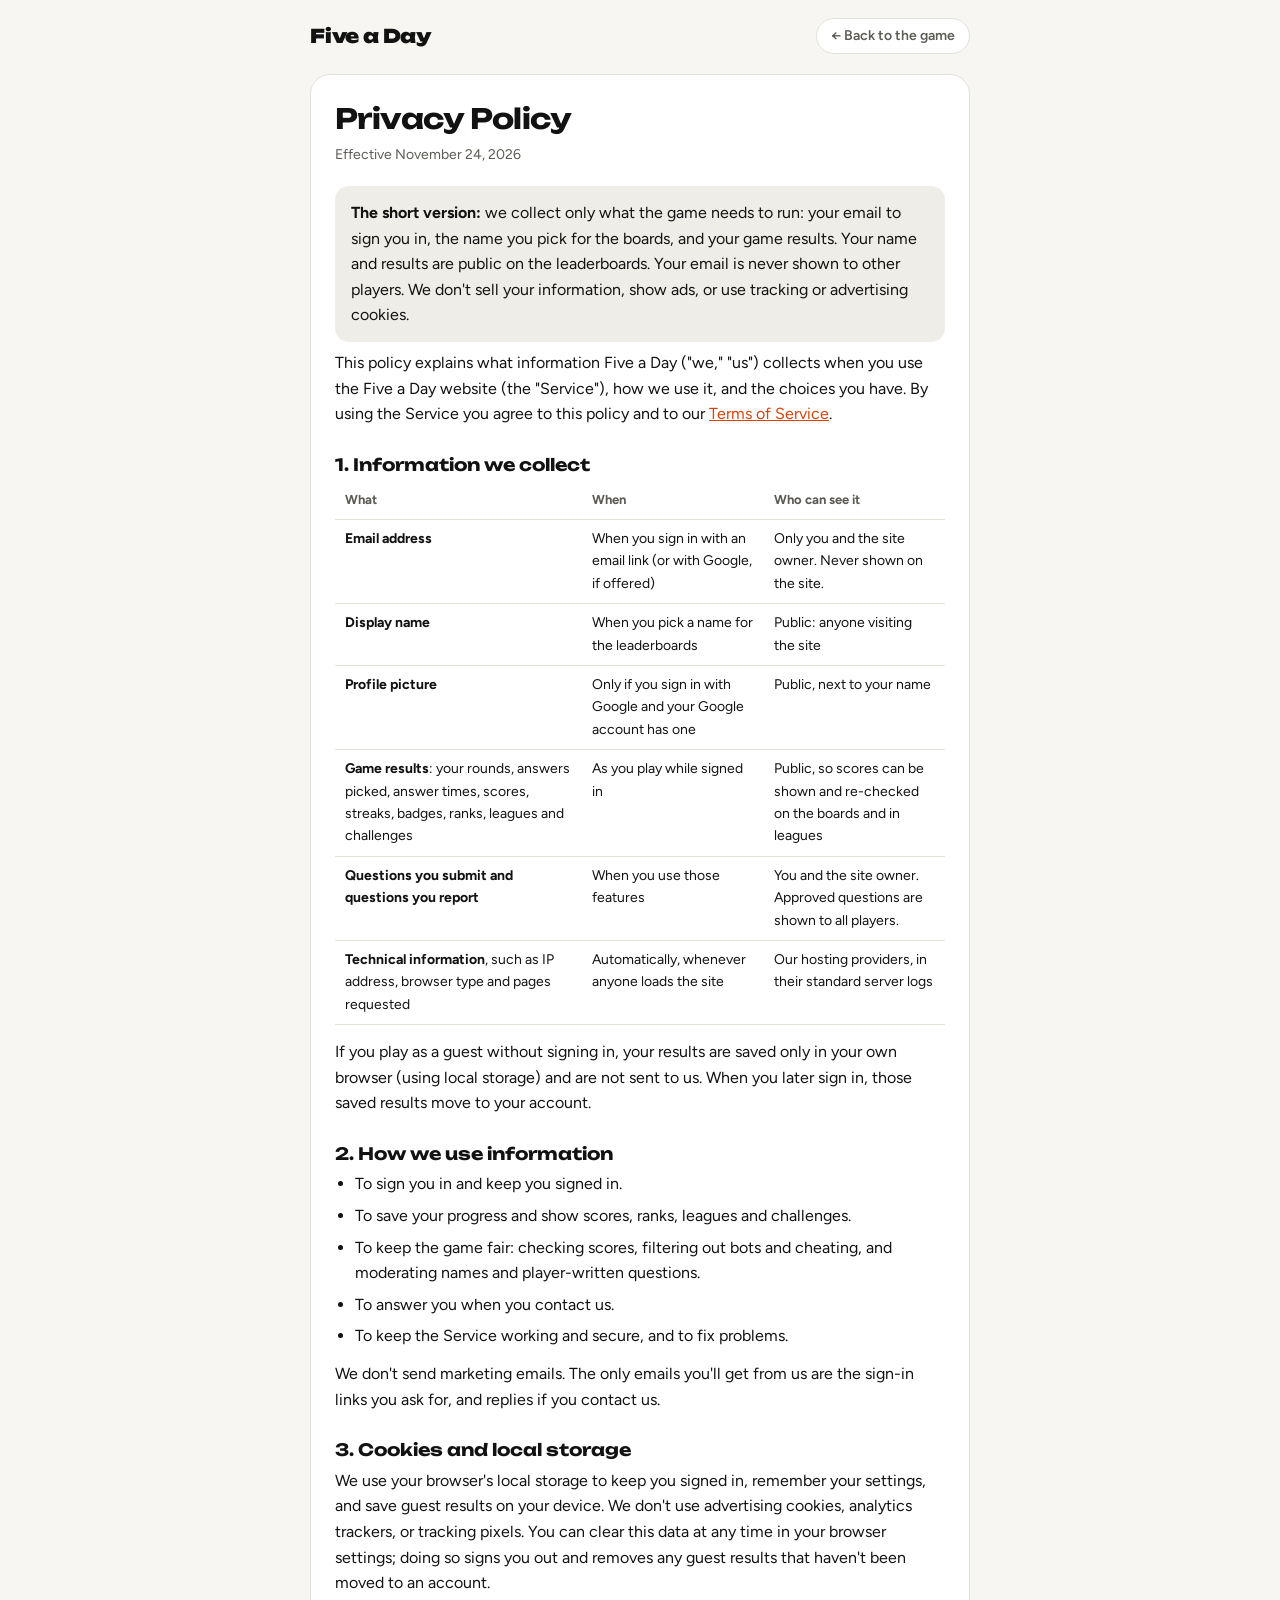
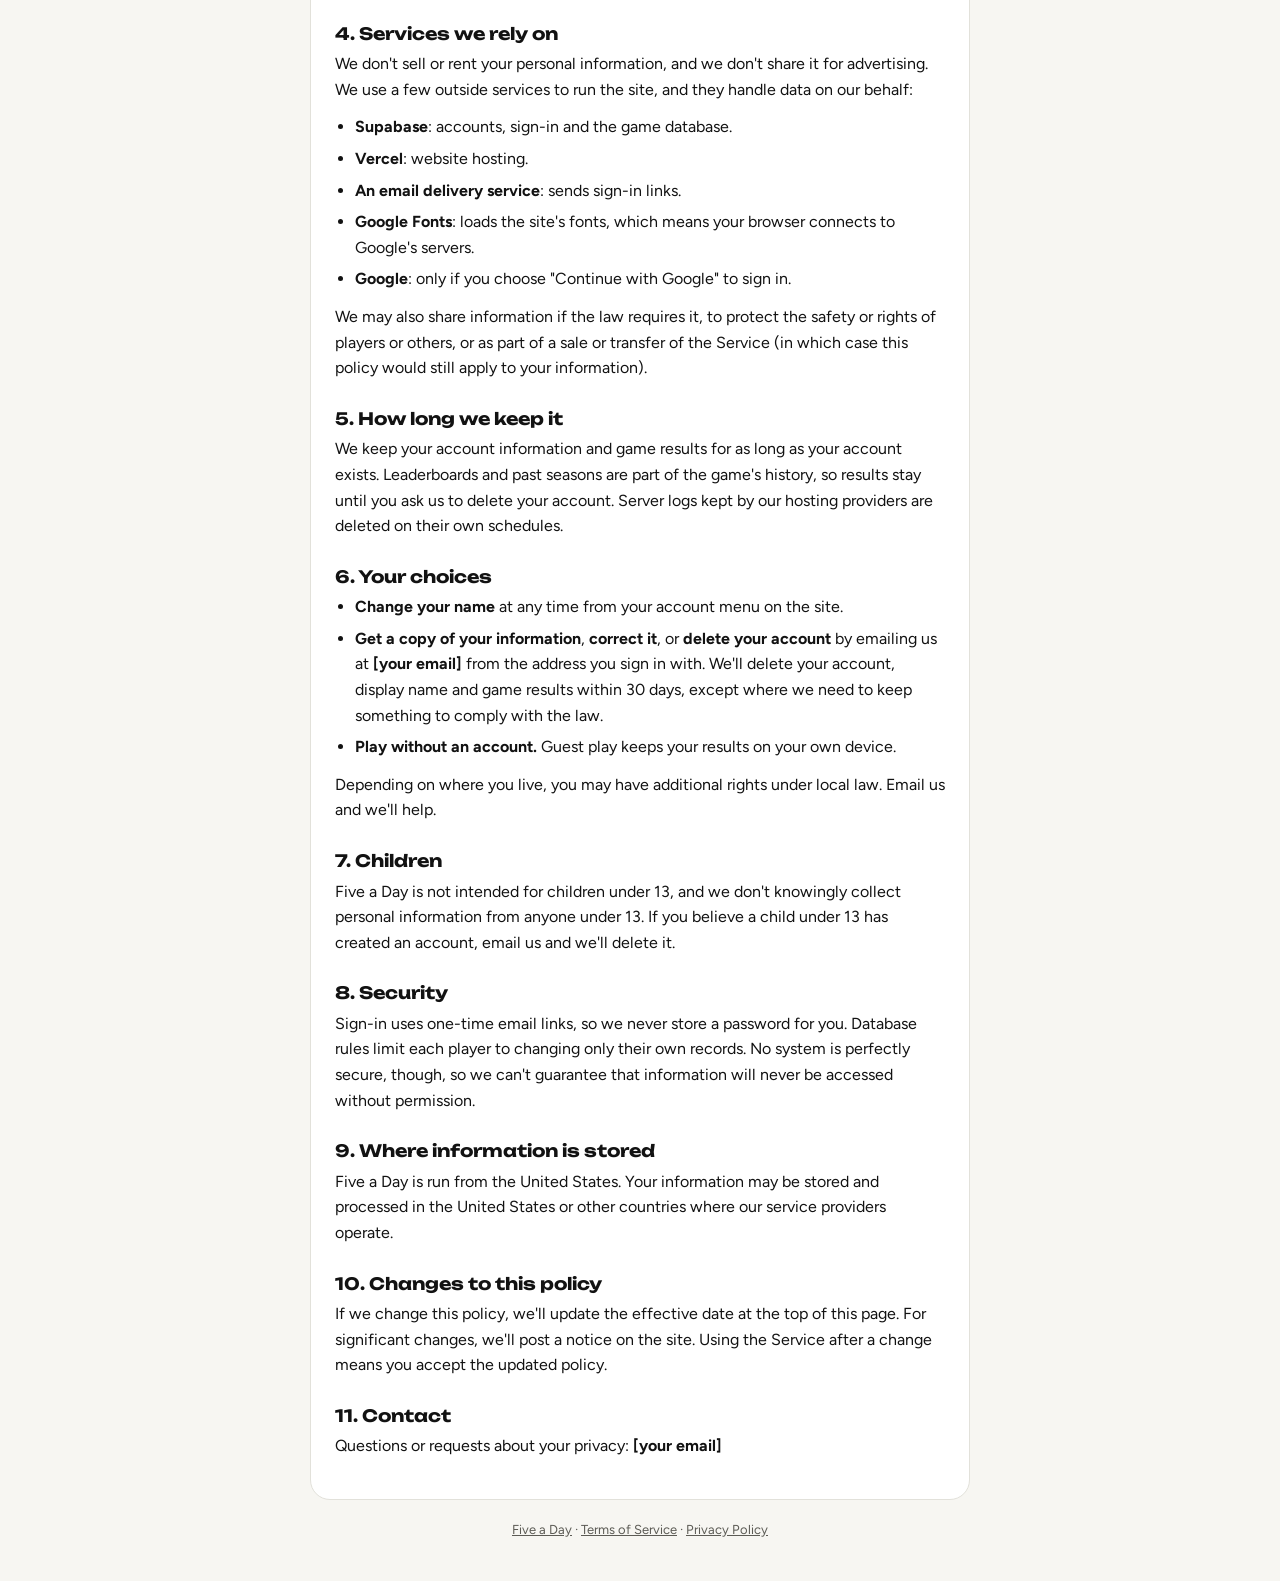
==== privacy.html @ d264ea07 "Add Terms of Service and Privacy Policy pages New terms.html and privacy.html (shared legal.css), li" ====
<!doctype html>
<html lang="en">
<head>
<meta charset="utf-8">
<meta name="viewport" content="width=device-width,initial-scale=1,viewport-fit=cover">
<title>Privacy Policy · Five a Day</title>
<meta name="description" content="How Five a Day collects, uses and protects your information.">
<link rel="canonical" href="https://five-a-day-alpha.vercel.app/privacy.html">
<meta name="theme-color" content="#FF6B2C">
<link rel="icon" href="/favicon.ico" sizes="48x48">
<link rel="icon" href="/favicon.svg" type="image/svg+xml">
<link rel="preconnect" href="https://fonts.googleapis.com">
<link rel="stylesheet" href="https://fonts.googleapis.com/css2?family=Unbounded:wght@700;900&family=Figtree:wght@400;600;700&display=swap">
<link rel="stylesheet" href="/legal.css">
</head>
<body>
<div class="wrap">
  <header>
    <a class="brand" href="/">Five a Day</a>
    <a class="back" href="/">← Back to the game</a>
  </header>

  <article>
    <h1>Privacy Policy</h1>
    <p class="eff">Effective November 24, 2026</p>

    <div class="summary"><p><b>The short version:</b> we collect only what the game needs to run: your email to sign you in, the name you pick for the boards, and your game results. Your name and results are public on the leaderboards. Your email is never shown to other players. We don't sell your information, show ads, or use tracking or advertising cookies.</p></div>

    <p>This policy explains what information Five a Day ("we," "us") collects when you use the Five a Day website (the "Service"), how we use it, and the choices you have. By using the Service you agree to this policy and to our <a href="/terms.html">Terms of Service</a>.</p>

    <h2>1. Information we collect</h2>
    <table>
      <tr><th>What</th><th>When</th><th>Who can see it</th></tr>
      <tr><td><b>Email address</b></td><td>When you sign in with an email link (or with Google, if offered)</td><td>Only you and the site owner. Never shown on the site.</td></tr>
      <tr><td><b>Display name</b></td><td>When you pick a name for the leaderboards</td><td>Public: anyone visiting the site</td></tr>
      <tr><td><b>Profile picture</b></td><td>Only if you sign in with Google and your Google account has one</td><td>Public, next to your name</td></tr>
      <tr><td><b>Game results</b>: your rounds, answers picked, answer times, scores, streaks, badges, ranks, leagues and challenges</td><td>As you play while signed in</td><td>Public, so scores can be shown and re-checked on the boards and in leagues</td></tr>
      <tr><td><b>Questions you submit and questions you report</b></td><td>When you use those features</td><td>You and the site owner. Approved questions are shown to all players.</td></tr>
      <tr><td><b>Technical information</b>, such as IP address, browser type and pages requested</td><td>Automatically, whenever anyone loads the site</td><td>Our hosting providers, in their standard server logs</td></tr>
    </table>
    <p>If you play as a guest without signing in, your results are saved only in your own browser (using local storage) and are not sent to us. When you later sign in, those saved results move to your account.</p>

    <h2>2. How we use information</h2>
    <ul>
      <li>To sign you in and keep you signed in.</li>
      <li>To save your progress and show scores, ranks, leagues and challenges.</li>
      <li>To keep the game fair: checking scores, filtering out bots and cheating, and moderating names and player-written questions.</li>
      <li>To answer you when you contact us.</li>
      <li>To keep the Service working and secure, and to fix problems.</li>
    </ul>
    <p>We don't send marketing emails. The only emails you'll get from us are the sign-in links you ask for, and replies if you contact us.</p>

    <h2>3. Cookies and local storage</h2>
    <p>We use your browser's local storage to keep you signed in, remember your settings, and save guest results on your device. We don't use advertising cookies, analytics trackers, or tracking pixels. You can clear this data at any time in your browser settings; doing so signs you out and removes any guest results that haven't been moved to an account.</p>

    <h2>4. Services we rely on</h2>
    <p>We don't sell or rent your personal information, and we don't share it for advertising. We use a few outside services to run the site, and they handle data on our behalf:</p>
    <ul>
      <li><b>Supabase</b>: accounts, sign-in and the game database.</li>
      <li><b>Vercel</b>: website hosting.</li>
      <li><b>An email delivery service</b>: sends sign-in links.</li>
      <li><b>Google Fonts</b>: loads the site's fonts, which means your browser connects to Google's servers.</li>
      <li><b>Google</b>: only if you choose "Continue with Google" to sign in.</li>
    </ul>
    <p>We may also share information if the law requires it, to protect the safety or rights of players or others, or as part of a sale or transfer of the Service (in which case this policy would still apply to your information).</p>

    <h2>5. How long we keep it</h2>
    <p>We keep your account information and game results for as long as your account exists. Leaderboards and past seasons are part of the game's history, so results stay until you ask us to delete your account. Server logs kept by our hosting providers are deleted on their own schedules.</p>

    <h2>6. Your choices</h2>
    <ul>
      <li><b>Change your name</b> at any time from your account menu on the site.</li>
      <li><b>Get a copy of your information</b>, <b>correct it</b>, or <b>delete your account</b> by emailing us at <b>[your email]</b> from the address you sign in with. We'll delete your account, display name and game results within 30 days, except where we need to keep something to comply with the law.</li>
      <li><b>Play without an account.</b> Guest play keeps your results on your own device.</li>
    </ul>
    <p>Depending on where you live, you may have additional rights under local law. Email us and we'll help.</p>

    <h2>7. Children</h2>
    <p>Five a Day is not intended for children under 13, and we don't knowingly collect personal information from anyone under 13. If you believe a child under 13 has created an account, email us and we'll delete it.</p>

    <h2>8. Security</h2>
    <p>Sign-in uses one-time email links, so we never store a password for you. Database rules limit each player to changing only their own records. No system is perfectly secure, though, so we can't guarantee that information will never be accessed without permission.</p>

    <h2>9. Where information is stored</h2>
    <p>Five a Day is run from the United States. Your information may be stored and processed in the United States or other countries where our service providers operate.</p>

    <h2>10. Changes to this policy</h2>
    <p>If we change this policy, we'll update the effective date at the top of this page. For significant changes, we'll post a notice on the site. Using the Service after a change means you accept the updated policy.</p>

    <h2>11. Contact</h2>
    <p>Questions or requests about your privacy: <b>[your email]</b></p>
  </article>

  <footer><a href="/">Five a Day</a> · <a href="/terms.html">Terms of Service</a> · <a href="/privacy.html">Privacy Policy</a></footer>
</div>
</body>
</html>
---- legal.css ----
:root{
  --bg:#F7F6F2; --surface:#FFFFFF; --sunk:#EEEDE7; --ink:#121212; --muted:#5C5B55; --line:#E2E1DA;
  --accent:#D9430B; --gold:#FF6B2C;
  --f-display:"Unbounded","Arial Black",system-ui,sans-serif;
  --f-body:"Figtree",system-ui,-apple-system,"Segoe UI",sans-serif;
  color-scheme:light;
}
@media (prefers-color-scheme: dark){:root{
  --bg:#0E0E0D; --surface:#191917; --sunk:#24241F; --ink:#F5F4EE; --muted:#A9A89E; --line:#32322D;
  --accent:#FF7A45; color-scheme:dark}}
*{box-sizing:border-box}
body{margin:0;background:var(--bg);color:var(--ink);font-family:var(--f-body);font-size:16px;line-height:1.6;
  padding:env(safe-area-inset-top,0px) 16px calc(40px + env(safe-area-inset-bottom,0px))}
.wrap{max-width:660px;margin:0 auto}
header{display:flex;align-items:center;justify-content:space-between;gap:12px;padding:18px 0 8px}
.brand{font-family:var(--f-display);font-weight:900;font-size:19px;color:var(--ink);text-decoration:none;letter-spacing:-.01em}
.back{color:var(--muted);text-decoration:none;font-weight:600;font-size:14px;border:1px solid var(--line);background:var(--surface);border-radius:999px;padding:6px 14px}
.back:hover{color:var(--ink)}
article{background:var(--surface);border:1px solid var(--line);border-radius:20px;padding:28px 24px;margin-top:12px}
h1,h2{font-family:var(--f-display);line-height:1.15;margin:0;text-wrap:balance}
h1{font-size:28px;letter-spacing:-.02em}
h2{font-size:17px;margin:28px 0 8px}
.eff{color:var(--muted);font-size:14px;margin:8px 0 20px}
.summary{background:var(--sunk);border-radius:14px;padding:14px 16px;margin:0 0 8px}
.summary p{margin:0}
p,ul{margin:0 0 12px}
ul{padding-left:20px}
li{margin-bottom:6px}
a{color:var(--accent)}
table{width:100%;border-collapse:collapse;font-size:14px;margin:4px 0 14px}
th,td{text-align:left;vertical-align:top;padding:8px 10px;border-bottom:1px solid var(--line)}
th{font-weight:700;color:var(--muted);font-size:13px}
footer{text-align:center;color:var(--muted);font-size:13px;margin-top:20px}
footer a{color:var(--muted)}
@media (max-width:480px){article{padding:22px 18px}h1{font-size:24px}}
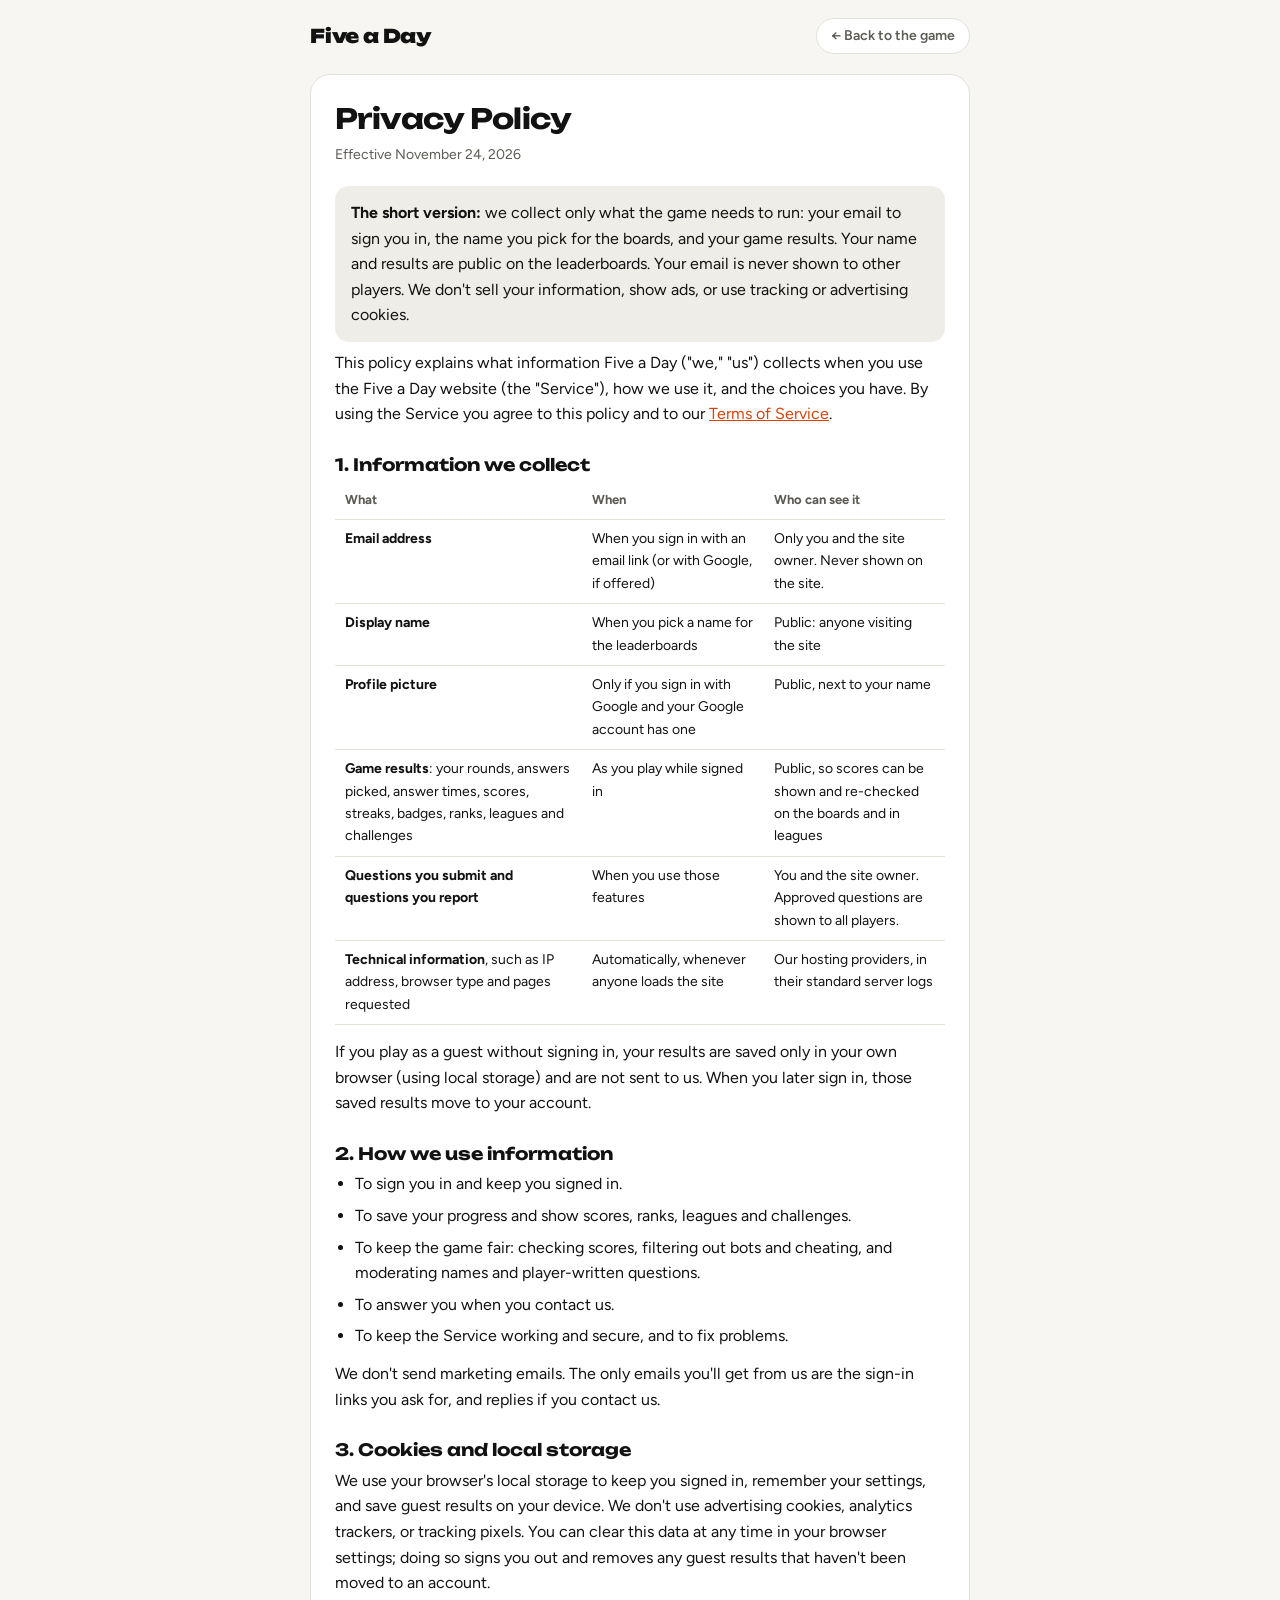
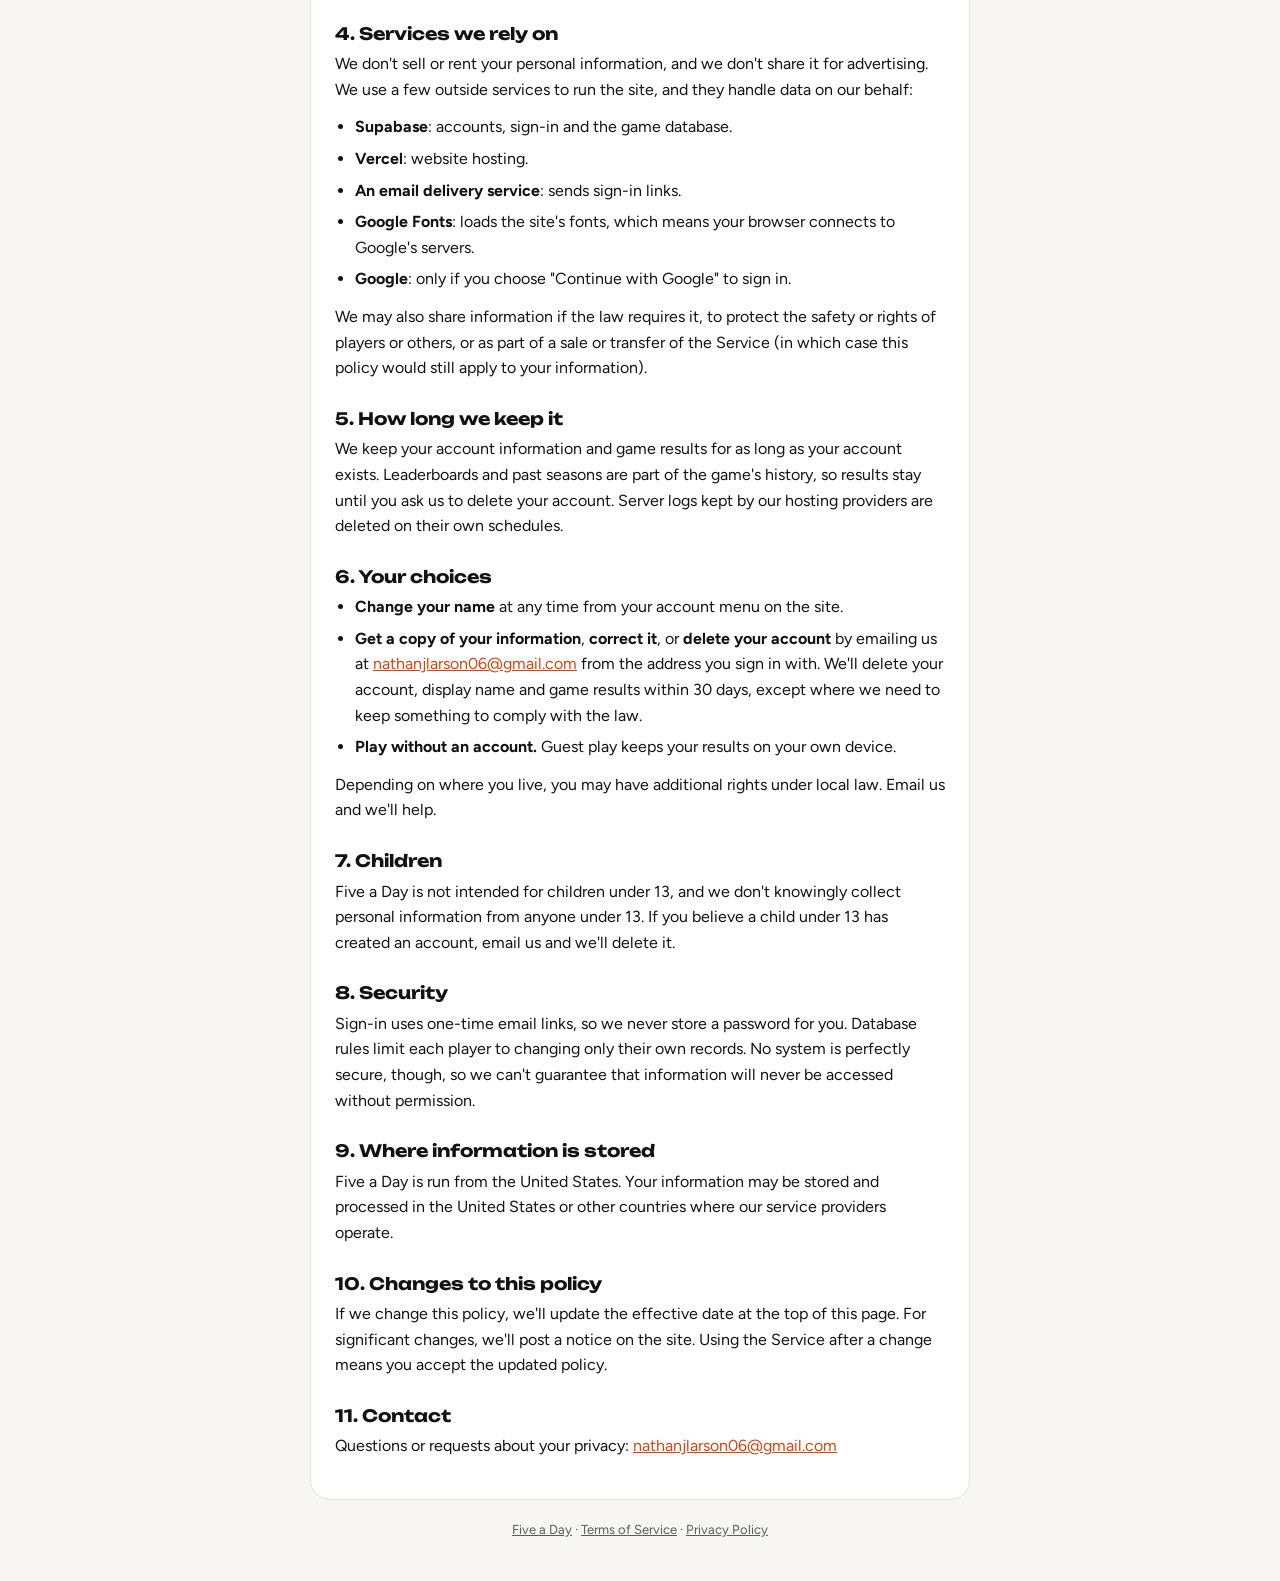
==== commit a0eda290: "Fill in contact email on Terms and Privacy pages Co-Authored-By: Claude Opus 5.5 <noreply@anthropic." ====
--- a/privacy.html
+++ b/privacy.html
@@ -70,7 +70,7 @@
     <h2>6. Your choices</h2>
     <ul>
       <li><b>Change your name</b> at any time from your account menu on the site.</li>
-      <li><b>Get a copy of your information</b>, <b>correct it</b>, or <b>delete your account</b> by emailing us at <b>[your email]</b> from the address you sign in with. We'll delete your account, display name and game results within 30 days, except where we need to keep something to comply with the law.</li>
+      <li><b>Get a copy of your information</b>, <b>correct it</b>, or <b>delete your account</b> by emailing us at <a href="mailto:nathanjlarson06@gmail.com">nathanjlarson06@gmail.com</a> from the address you sign in with. We'll delete your account, display name and game results within 30 days, except where we need to keep something to comply with the law.</li>
       <li><b>Play without an account.</b> Guest play keeps your results on your own device.</li>
     </ul>
     <p>Depending on where you live, you may have additional rights under local law. Email us and we'll help.</p>
@@ -88,7 +88,7 @@
     <p>If we change this policy, we'll update the effective date at the top of this page. For significant changes, we'll post a notice on the site. Using the Service after a change means you accept the updated policy.</p>
 
     <h2>11. Contact</h2>
-    <p>Questions or requests about your privacy: <b>[your email]</b></p>
+    <p>Questions or requests about your privacy: <a href="mailto:nathanjlarson06@gmail.com">nathanjlarson06@gmail.com</a></p>
   </article>
 
   <footer><a href="/">Five a Day</a> · <a href="/terms.html">Terms of Service</a> · <a href="/privacy.html">Privacy Policy</a></footer>
